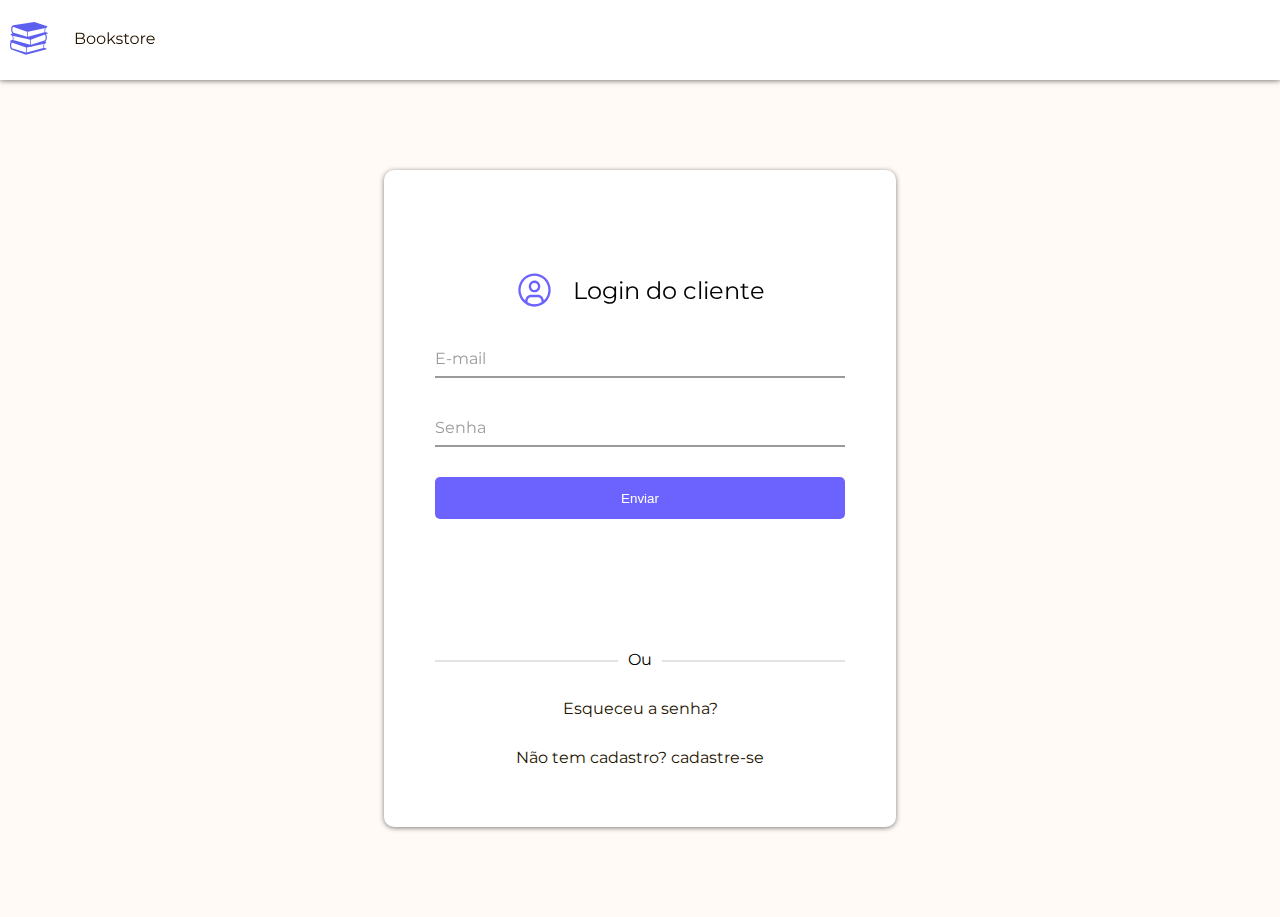
==== login_and_register.html @ 5deec22b "Página de login e cadastro do usuário, quase terminados." ====
<!DOCTYPE html>
<html lang="pt-br">

<head>
    <meta charset="UTF-8">
    <meta name="viewport" content="width=device-width, initial-scale=1.0">
    <meta http-equiv="X-UA-Compatible" content="ie=edge">
    <link rel="preconnect" href="https://fonts.googleapis.com">
    <link rel="preconnect" href="https://fonts.gstatic.com" crossorigin>
    <link href="https://fonts.googleapis.com/css2?family=Montserrat:wght@400;900&display=swap" rel="stylesheet">
    <link rel="stylesheet" href="./css/login_registration/header.css">
    <link rel="stylesheet" href="./css/login_registration/input_materialize.css">
    <link rel="stylesheet" href="./css/login_registration/login_registration.css">
    <link rel="stylesheet" href="./css/styles_global.css">
    <title>Document</title>
</head>

<body>
    <header>
        <a href="./index.html">
            <img src="./img/icon/book_icon.svg" alt="Logo">
        </a>
    </header>
    <section id="input_materialize">
        <form id="form_login" class="animate" data-anime="left">
            <div id="login_client">
                <img src="./img/icon/user_login.svg" alt="Ícone de usuário">
                <span> Login do cliente</span>
            </div>
            <div class="form_group field">
                <input type="email" class="form_field" placeholder="E-mail" name="email" id="email" required
                    autocomplete="off" />
                <label for="email" class="form_label">E-mail</label>
            </div>
            <div class="form_group field">
                <input type="password" class="form_field" placeholder="Senha" name="senha" id='senha' required
                    autocomplete="off" />
                <label for="senha" class="form_label">Senha</label>
            </div>
            <button class="btn_submit" type="submit">Enviar</button>
        </form>

        <form id="form_create_register" class="display_none" data-anime="left">
            <div id="register_title">
                <img src="./img/icon/user_login.svg" alt="Ícone de usuário">
                <span id="title_create_register"> Criar seu cadastro</span>
            </div>
            <div id="text_register">
                <span id="text_register">Veja seus pedidos de forma fácil, compre mais rápido e tenha uma experiência
                    personalizada :)</span>
            </div>
            <div class="form_group field">
                <input type="text" class="form_field" placeholder="Nome completo" name="name" id="name" required
                    autocomplete="off" />
                <label for="name" class="form_label">Nome completo</label>
            </div>
            <div class="form_group form_genre">
                <p>Gênero</p>
                <span class="span">Pra gente te conhecer um pouquinho melhor :)
                </span>
                <div>
                    <div>
                        <input type="radio" name="genre" required>
                        <label for="genre">Masculino</label>
                    </div>
                    <div>
                        <input type="radio" name="genre" required>
                        <label for="genre">Feminino</label>
                    </div>
                    <div>
                        <input type="radio" name="genre" required>
                        <label for="genre">Não informar</label>
                    </div>
                </div>
            </div>
            <div class="form_group" id="div_data">
                <div>
                    <label for="date">Data de Nacimento</label>
                    <span class="span"> Necessário pra identificar a maioridade
                    </span>
                </div>

                <input type="date" id="date" name="date" class="input_data" required>
            </div>
            <div class="form_group field">
                <input type="text" class="form_field" name="cpf" id="cpf" required autocomplete="off"
                    placeholder="CPF" />
                <label for="cpf" class="form_label">CPF</label>

            </div>

            <div class="form_group field">
                <input type="text" class="form_field" name="phone" id="phone" required autocomplete="off"
                    placeholder="Telefone" />
                <label for="phone" class="form_label">Telefone</label>
                <div class="div_checkbox">
                    <input type="checkbox" id="receive_whatsApp"  name="receive_whatsApp">
                    <label for="receive_whatsApp">Receber notificações por WhatsApp</label>
                </div>

            </div>
            <div class="form_group field">
                <input type="text" class="form_field" name="e_mail_register" id="e_mail_register" required autocomplete="off"
                    placeholder="e_mail" />
                <label for="e_mail_register" class="form_label">E-mail</label>
                <div class="div_checkbox">
                    <input type="checkbox" id="receive_emails" name="receive_emails">
                    <label for="receive_emails" class="label_checkbox">Receber e-mails promocionais</label>
                </div>
            </div>
            <div class="form_group field">
                <input type="password" class="form_field" placeholder="Senha" name="senha_register" id="senha_register"
                    required autocomplete="off" />
                <label for="senha_register" class="form_label">Senha</label>
            </div>

            <button class="btn_submit" type="submit">Enviar</button>
        </form>


        <p id="divisor">
            <span>Ou</span>
        </p>

        <div id="no_register_forgot_password">
            <p>Esqueceu a senha?</p>

            <p id="no_register">
                Não tem cadastro? cadastre-se</a>
            </p>
        </div>

        <p id="registered" class="display_none">já tem cadastro? entrar</p>
    </section>

    <script src="./js/login_registration.js"></script>

</body>

</html>
---- css/login_registration/header.css ----
header{
    display: flex;
    align-items: center;
    width: 100%;
    height: 80px;
    background-color: white;
    box-shadow: 0px 1px 5px 0px rgb(0 0 0 / 50%);
    padding-left: 10px;
}
---- css/login_registration/login_registration.css ----
#register_title{
    display: flex;
}

#title_create_register{
    font-size: 1.5rem;
    margin: 5px 0px 0px 15px;
    color: var(--color-text);
}

#text_register{
    grid-area: text;
    width: 80%;
    margin: 10px 0px 30px 0px;
}

#text_register::first-letter{
    margin-left: 10px;
}

#login_client{
    display: flex; 
    align-items: center;
    column-gap: 20px;
    font-size: 1.5rem;
}

.btn_submit{
    width: 80%;
    height: 42px;
    margin-top: 30px;
    cursor: pointer;
    background-color: var(--color-purple);
    border: 0px;
    color: white;
    border-radius: 5px;
}

#form_create_register{
    padding-top: 30px;
}

.form_genre > div{
    display: flex;
    column-gap: 20px;
    margin-top: 10px;
}

#div_data > div{
    display: flex;
    flex-direction: column;
    row-gap: 5px;
}

.input_data {
    background-color: #e6efff;
    border-radius: 8px;
    border: 2px solid white;
    padding: 0px 10px 0px 10px;
    height: 45px;
    font-size: 18px;
    width: 270px;
}

.span{
    font-size: 0.875rem;
    color: #999999;
}

#divisor{
    width: 80%;
    margin: 30px auto;
    text-align: center;
    background-image: linear-gradient(
        180deg,transparent 10px,#e3e3e3 0,#e3e3e3 12px,transparent 0);
}

.div_checkbox{
    margin-top: 10px;
    font-size: 0.9rem;
    color: #999999;
}

#divisor> span{
    padding: 0 10px;
    background-color: white;
}

#no_register_forgot_password > p{
    margin: 30px 0px 30px 0px;
    color: var(--color-text);
    text-align: center;
    cursor: pointer;
}

#cpf,
#phone{
    width: 130px;
}

#registered{
    margin-top: 30px;
    text-align: center;
    cursor: pointer;
}

[data-anime]{
    opacity: 0;
    transition: .5s;
}

[data-anime="left"]{
 transform: translate3d(-100px, 0, 0);
}

[data-anime].animate{
    opacity: 1;
    transform: translate3d(0px, 0px, 0px);
}

.display_none{
    display: none !important;
}
---- css/styles_global.css ----
* {
    margin: 0px;
    padding: 0px;
    box-sizing: border-box;
    scroll-behavior: smooth;
}

:root {
    --title-color: #241400;
    --color-purple: #6C63FF;
    --color-text: #241400;
    --color-text-white: #FFFFFF;
    --color-background: #FFFAF5;
}

body {
    font-family: 'Montserrat', sans-serif;
    background-color: var(--color-background);
}

h1 {
    font-weight: 900;
    color: var(--title-color);
}

a {
    text-decoration: none;
}

ul {
    list-style: none;
}

#header, #localization, 
#presentation, 
#who_we_are, 
#download, 
#nav_categories,
footer {
    overflow-x: hidden;
}

.general_formatting {
    margin: 100px auto;
}

@media (max-width: 750px) {
    .general_formatting {
        margin: 50px auto;
    }
}
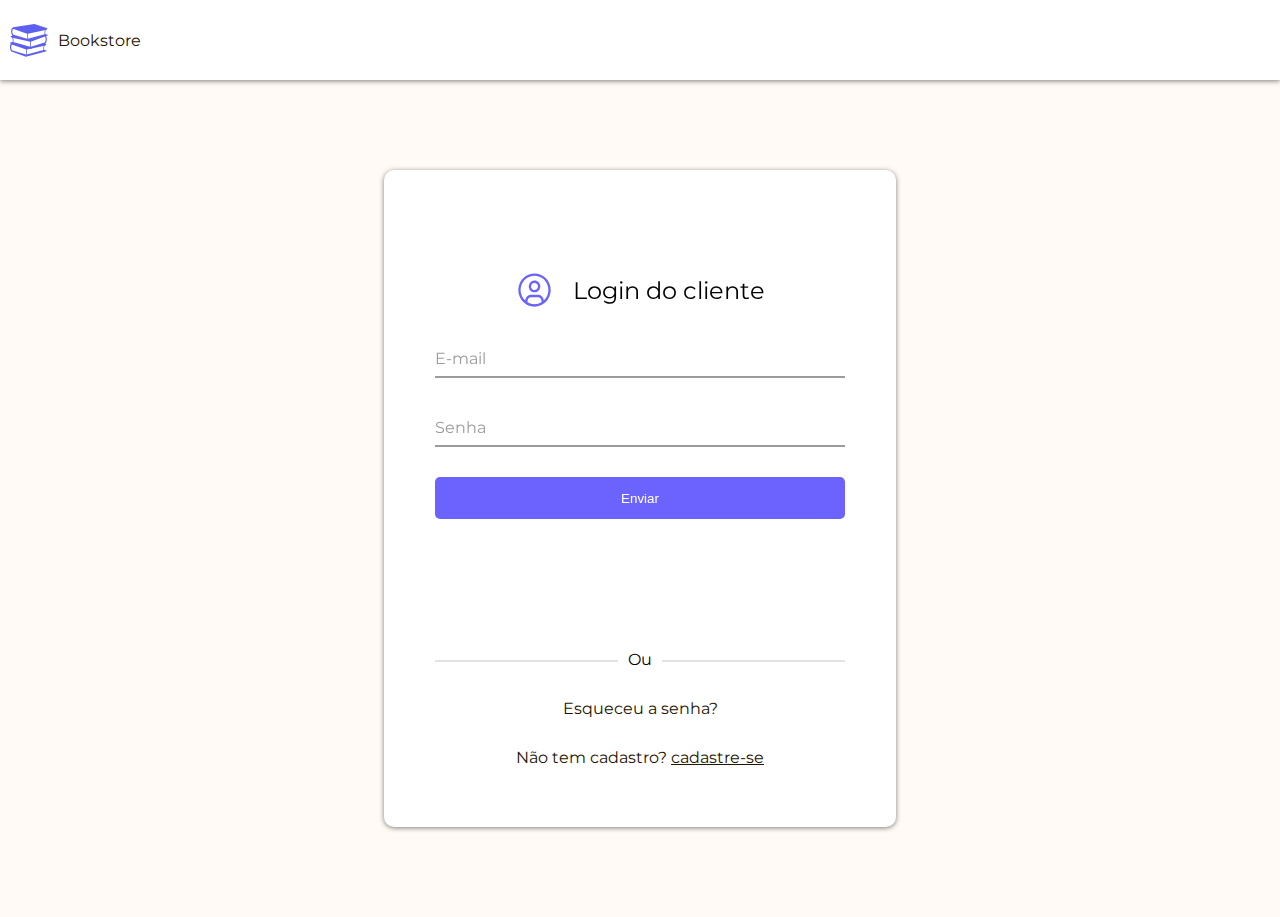
==== commit f7a91c5e: "Colocando a PWA no projeto, mas algumas correções de responsividade." ====
--- a/login_and_register.html
+++ b/login_and_register.html
@@ -5,22 +5,44 @@
     <meta charset="UTF-8">
     <meta name="viewport" content="width=device-width, initial-scale=1.0">
     <meta http-equiv="X-UA-Compatible" content="ie=edge">
+    <meta name="author" content="Samuel Goulart">
+    <meta name="description" content="Bookstore, livros de A a Z">
+    <meta name="keywords" content="livros, editora, escritor">
+    <link rel="shortcut icon" href="./img/icon/book_icon.svg">
     <link rel="preconnect" href="https://fonts.googleapis.com">
     <link rel="preconnect" href="https://fonts.gstatic.com" crossorigin>
     <link href="https://fonts.googleapis.com/css2?family=Montserrat:wght@400;900&display=swap" rel="stylesheet">
     <link rel="stylesheet" href="./css/login_registration/header.css">
     <link rel="stylesheet" href="./css/login_registration/input_materialize.css">
-    <link rel="stylesheet" href="./css/login_registration/login_registration.css">
+    <link rel="stylesheet" href="./css/login_registration/login_and_register.css">
     <link rel="stylesheet" href="./css/styles_global.css">
-    <title>Document</title>
+    <title>Login / Registro</title>
 </head>
 
 <body>
     <header>
         <a href="./index.html">
             <img src="./img/icon/book_icon.svg" alt="Logo">
+            <span>Bookstore</span>
         </a>
     </header>
+
+    <!-- V libras -->
+    <div vw class="enabled">
+        <div vw-access-button class="active"></div>
+        <div vw-plugin-wrapper>
+            <div class="vw-plugin-top-wrapper"></div>
+        </div>
+    </div>
+
+
+    <!-- 
+        Os input igual do materialize eu peguei no codepen
+        https://codepen.io/lucasyem/pen/ZEEYKdj 
+
+        Observação: Não fui utilizado framework, para deixar os inputs 
+        com essa estilização igual do materialize
+    -->
     <section id="input_materialize">
         <form id="form_login" class="animate" data-anime="left">
             <div id="login_client">
@@ -46,7 +68,7 @@
                 <span id="title_create_register"> Criar seu cadastro</span>
             </div>
             <div id="text_register">
-                <span id="text_register">Veja seus pedidos de forma fácil, compre mais rápido e tenha uma experiência
+                <span>Veja seus pedidos de forma fácil, compre mais rápido e tenha uma experiência
                     personalizada :)</span>
             </div>
             <div class="form_group field">
@@ -61,15 +83,15 @@
                 <div>
                     <div>
                         <input type="radio" name="genre" required>
-                        <label for="genre">Masculino</label>
+                        <label>Masculino</label>
                     </div>
                     <div>
                         <input type="radio" name="genre" required>
-                        <label for="genre">Feminino</label>
+                        <label>Feminino</label>
                     </div>
                     <div>
                         <input type="radio" name="genre" required>
-                        <label for="genre">Não informar</label>
+                        <label>Não informar</label>
                     </div>
                 </div>
             </div>
@@ -94,14 +116,14 @@
                     placeholder="Telefone" />
                 <label for="phone" class="form_label">Telefone</label>
                 <div class="div_checkbox">
-                    <input type="checkbox" id="receive_whatsApp"  name="receive_whatsApp">
+                    <input type="checkbox" id="receive_whatsApp" name="receive_whatsApp">
                     <label for="receive_whatsApp">Receber notificações por WhatsApp</label>
                 </div>
 
             </div>
             <div class="form_group field">
-                <input type="text" class="form_field" name="e_mail_register" id="e_mail_register" required autocomplete="off"
-                    placeholder="e_mail" />
+                <input type="text" class="form_field" name="e_mail_register" id="e_mail_register" required
+                    autocomplete="off" placeholder="e_mail" />
                 <label for="e_mail_register" class="form_label">E-mail</label>
                 <div class="div_checkbox">
                     <input type="checkbox" id="receive_emails" name="receive_emails">
@@ -126,15 +148,21 @@
             <p>Esqueceu a senha?</p>
 
             <p id="no_register">
-                Não tem cadastro? cadastre-se</a>
+                Não tem cadastro? <a>cadastre-se</a>
             </p>
         </div>
 
-        <p id="registered" class="display_none">já tem cadastro? entrar</p>
+        <p id="registered" class="display_none">já tem cadastro? <a>entrar</p>
     </section>
 
     <script src="./js/login_registration.js"></script>
 
+    <script src="https://vlibras.gov.br/app/vlibras-plugin.js"></script>
+    <script>
+        new window.VLibras.Widget('https://vlibras.gov.br/app');
+    </script>
+
+
 </body>
 
 </html>--- a/css/login_registration/header.css
+++ b/css/login_registration/header.css
@@ -1,6 +1,4 @@
-header{
-    display: flex;
-    align-items: center;
+header>a {
     width: 100%;
     height: 80px;
     background-color: white;
@@ -8,3 +6,9 @@
     padding-left: 10px;
 }
 
+header>a {
+    display: flex;
+    align-items: center;
+    column-gap: 10px;
+    color: var(--color-text);
+}--- a/css/login_registration/login_and_register.css
+++ b/css/login_registration/login_and_register.css
@@ -0,0 +1,129 @@
+#register_title{
+    display: flex;
+}
+
+#title_create_register{
+    font-size: 1.5rem;
+    margin: 5px 0px 0px 15px;
+    color: var(--color-text);
+}
+
+#text_register{
+    width: 80%;
+    margin: 10px 0px 30px 0px;
+}
+
+#text_register::first-letter{
+    margin-left: 10px;
+}
+
+#login_client{
+    display: flex; 
+    align-items: center;
+    column-gap: 20px;
+    font-size: 1.5rem;
+}
+
+.btn_submit{
+    width: 80%;
+    height: 42px;
+    margin-top: 30px;
+    cursor: pointer;
+    background-color: var(--color-purple);
+    border: 0px;
+    color: white;
+    border-radius: 5px;
+}
+
+#form_create_register{
+    padding-top: 30px;
+}
+
+.form_genre > div{
+    display: flex;
+    column-gap: 20px;
+    margin-top: 10px;
+}
+
+#div_data > div{
+    display: flex;
+    flex-direction: column;
+    row-gap: 5px;
+}
+
+.input_data {
+    background-color: #e6efff;
+    border-radius: 8px;
+    border: 2px solid white;
+    padding: 0px 10px 0px 10px;
+    height: 45px;
+    font-size: 18px;
+    width: 270px;
+}
+
+.span{
+    font-size: 0.875rem;
+    color: #999999;
+}
+
+#divisor{
+    width: 80%;
+    margin: 30px auto;
+    text-align: center;
+    background-image: linear-gradient(
+        180deg,transparent 10px,#e3e3e3 0,#e3e3e3 12px,transparent 0);
+}
+
+.div_checkbox{
+    margin-top: 10px;
+    font-size: 0.9rem;
+    color: #999999;
+}
+
+#divisor> span{
+    padding: 0 10px;
+    background-color: white;
+}
+
+#no_register_forgot_password > p{
+    margin: 30px 0px 30px 0px;
+    color: var(--color-text);
+    text-align: center;
+    cursor: pointer;
+}
+
+#no_register > a,
+#registered > a{
+    text-decoration: underline;
+}
+
+#cpf,
+#phone{
+    width: 130px;
+}
+
+#registered{
+    margin-top: 30px;
+    text-align: center;
+    cursor: pointer;
+}
+
+[data-anime]{
+    opacity: 0;
+    transition: .5s;
+}
+
+[data-anime="left"]{
+ transform: translate3d(-100px, 0, 0);
+}
+
+[data-anime].animate{
+    opacity: 1;
+    transform: translate3d(0px, 0px, 0px);
+}
+
+.display_none{
+    display: none !important;
+}
+
+
